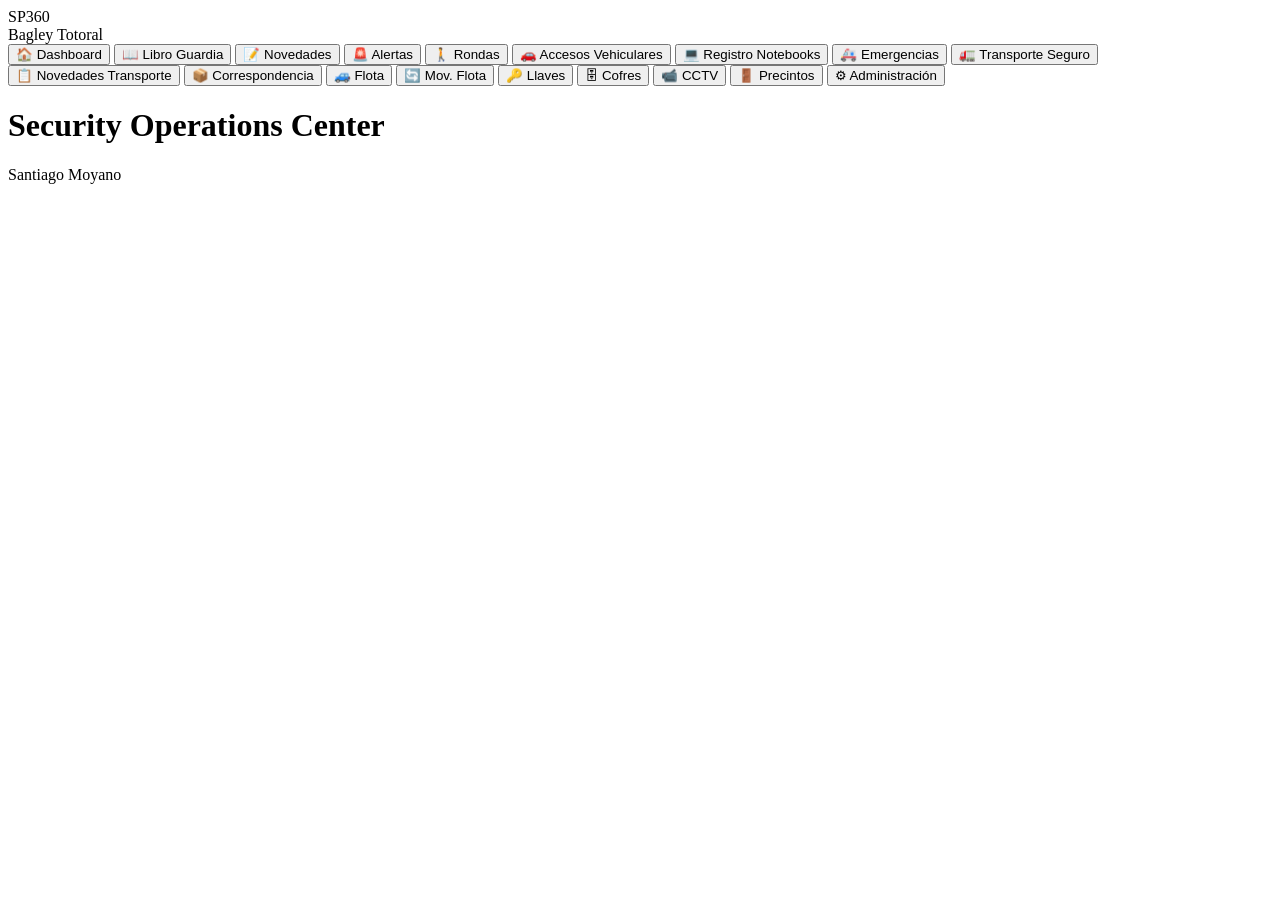
==== index.html @ 44784e96 "Create index.html" ====
<!DOCTYPE html>
<html lang="es">

<head>

    <meta charset="UTF-8">

    <meta name="viewport"
          content="width=device-width, initial-scale=1.0">

    <title>SP360 Security Operations Center</title>

    <link rel="stylesheet"
          href="assets/css/style.css">

</head>

<body>

<div class="app">

    <aside class="sidebar">

        <div class="logo">
            SP360
        </div>

        <div class="site-name">
            Bagley Totoral
        </div>

        <nav>

            <button onclick="loadModule('dashboard')">
                🏠 Dashboard
            </button>

            <button onclick="loadModule('guardia')">
                📖 Libro Guardia
            </button>

            <button onclick="loadModule('novedades')">
                📝 Novedades
            </button>

            <button onclick="loadModule('alertas')">
                🚨 Alertas
            </button>

            <button onclick="loadModule('rondas')">
                🚶 Rondas
            </button>

            <button onclick="loadModule('accesos')">
                🚗 Accesos Vehiculares
            </button>

            <button onclick="loadModule('notebooks')">
                💻 Registro Notebooks
            </button>

            <button onclick="loadModule('emergencias')">
                🚑 Emergencias
            </button>

            <button onclick="loadModule('transporte')">
                🚛 Transporte Seguro
            </button>

            <button onclick="loadModule('novedadesTransporte')">
                📋 Novedades Transporte
            </button>

            <button onclick="loadModule('correspondencia')">
                📦 Correspondencia
            </button>

            <button onclick="loadModule('flota')">
                🚙 Flota
            </button>

            <button onclick="loadModule('movimientosFlota')">
                🔄 Mov. Flota
            </button>

            <button onclick="loadModule('llaves')">
                🔑 Llaves
            </button>

            <button onclick="loadModule('cofres')">
                🗄 Cofres
            </button>

            <button onclick="loadModule('cctv')">
                📹 CCTV
            </button>

            <button onclick="loadModule('precintos')">
                🚪 Precintos
            </button>

            <button onclick="loadModule('administracion')">
                ⚙ Administración
            </button>

        </nav>

    </aside>

    <main>

        <header>

            <h1>
                Security Operations Center
            </h1>

            <div class="user">
                Santiago Moyano
            </div>

        </header>

        <div id="content"></div>

    </main>

</div>

<script src="assets/js/app.js"></script>

</body>

</html>
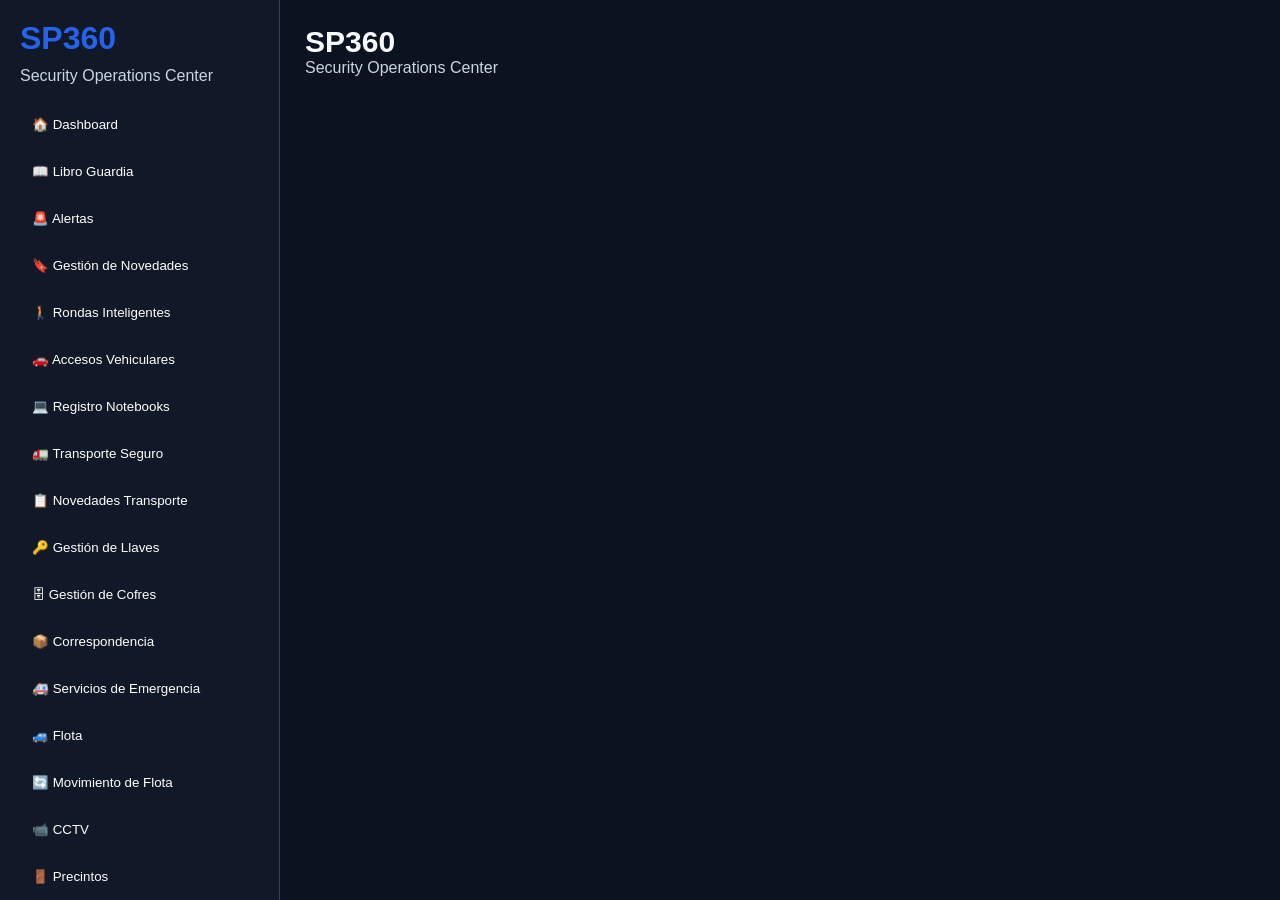
==== commit a9b53dc2: "Update navigation buttons and header content" ====
--- a/index.html
+++ b/index.html
@@ -26,30 +26,38 @@
         </div>
 
         <div class="site-name">
-            Bagley Totoral
+            Security Operations Center
         </div>
 
         <nav>
+
+            <!-- DASHBOARD -->
 
             <button onclick="loadModule('dashboard')">
                 🏠 Dashboard
             </button>
 
+            <!-- OPERACIÓN -->
+
             <button onclick="loadModule('guardia')">
                 📖 Libro Guardia
-            </button>
-
-            <button onclick="loadModule('novedades')">
-                📝 Novedades
             </button>
 
             <button onclick="loadModule('alertas')">
                 🚨 Alertas
             </button>
 
+            <button onclick="loadModule('novedades')">
+                🔖 Gestión de Novedades
+            </button>
+
+            <!-- RONDAS -->
+
             <button onclick="loadModule('rondas')">
-                🚶 Rondas
+                🚶 Rondas Inteligentes
             </button>
+
+            <!-- ACCESOS -->
 
             <button onclick="loadModule('accesos')">
                 🚗 Accesos Vehiculares
@@ -59,9 +67,7 @@
                 💻 Registro Notebooks
             </button>
 
-            <button onclick="loadModule('emergencias')">
-                🚑 Emergencias
-            </button>
+            <!-- TRANSPORTE -->
 
             <button onclick="loadModule('transporte')">
                 🚛 Transporte Seguro
@@ -71,32 +77,60 @@
                 📋 Novedades Transporte
             </button>
 
+            <!-- LLAVES -->
+
+            <button onclick="loadModule('llaves')">
+                🔑 Gestión de Llaves
+            </button>
+
+            <!-- COFRES -->
+
+            <button onclick="loadModule('cofres')">
+                🗄 Gestión de Cofres
+            </button>
+
+            <!-- CORRESPONDENCIA -->
+
             <button onclick="loadModule('correspondencia')">
                 📦 Correspondencia
             </button>
+
+            <!-- EMERGENCIAS -->
+
+            <button onclick="loadModule('emergencias')">
+                🚑 Servicios de Emergencia
+            </button>
+
+            <!-- FLOTA -->
 
             <button onclick="loadModule('flota')">
                 🚙 Flota
             </button>
 
             <button onclick="loadModule('movimientosFlota')">
-                🔄 Mov. Flota
+                🔄 Movimiento de Flota
             </button>
 
-            <button onclick="loadModule('llaves')">
-                🔑 Llaves
-            </button>
-
-            <button onclick="loadModule('cofres')">
-                🗄 Cofres
-            </button>
+            <!-- CCTV -->
 
             <button onclick="loadModule('cctv')">
                 📹 CCTV
             </button>
 
+            <!-- PRECINTOS -->
+
             <button onclick="loadModule('precintos')">
                 🚪 Precintos
+            </button>
+
+            <!-- ADMINISTRACIÓN -->
+
+            <button onclick="loadModule('usuarios')">
+                👥 Usuarios y Roles
+            </button>
+
+            <button onclick="loadModule('sitios')">
+                🏢 Sitios
             </button>
 
             <button onclick="loadModule('administracion')">
@@ -111,12 +145,16 @@
 
         <header>
 
-            <h1>
-                Security Operations Center
-            </h1>
+            <div>
 
-            <div class="user">
-                Santiago Moyano
+                <h1>
+                    SP360
+                </h1>
+
+                <div class="user">
+                    Security Operations Center
+                </div>
+
             </div>
 
         </header>
--- a/assets/css/style.css
+++ b/assets/css/style.css
@@ -0,0 +1,342 @@
+/* ==========================
+   SP360 - SECURITY OPERATIONS CENTER
+========================== */
+
+:root{
+
+    --bg:#0B1220;
+    --panel:#111827;
+    --card:#1F2937;
+
+    --blue:#2563EB;
+    --green:#10B981;
+    --yellow:#FBBF24;
+    --red:#EF4444;
+    --orange:#F97316;
+
+    --text:#F8FAFC;
+    --text-secondary:#CBD5E1;
+}
+
+/* ==========================
+   RESET
+========================== */
+
+*{
+    margin:0;
+    padding:0;
+    box-sizing:border-box;
+}
+
+body{
+    background:var(--bg);
+    color:var(--text);
+    font-family:Segoe UI, Arial, sans-serif;
+}
+
+/* ==========================
+   LAYOUT
+========================== */
+
+.app{
+    display:flex;
+    min-height:100vh;
+}
+
+/* ==========================
+   SIDEBAR
+========================== */
+
+.sidebar{
+    width:280px;
+    min-width:280px;
+    background:var(--panel);
+    height:100vh;
+    padding:20px;
+    position:fixed;
+    left:0;
+    top:0;
+    overflow-y:auto;
+    border-right:1px solid #334155;
+}
+
+.logo{
+    font-size:32px;
+    font-weight:bold;
+    color:var(--blue);
+    margin-bottom:10px;
+}
+
+.site-name{
+    color:var(--text-secondary);
+    margin-bottom:20px;
+}
+
+.sidebar nav{
+    display:flex;
+    flex-direction:column;
+    gap:8px;
+}
+
+.sidebar button{
+
+    width:100%;
+
+    padding:12px;
+
+    border:none;
+
+    border-radius:8px;
+
+    background:transparent;
+
+    color:white;
+
+    text-align:left;
+
+    cursor:pointer;
+
+    transition:.2s;
+
+}
+
+.sidebar button:hover{
+    background:var(--card);
+}
+
+.sidebar button:active{
+    background:var(--blue);
+}
+
+/* ==========================
+   CONTENIDO
+========================== */
+
+main{
+    flex:1;
+    margin-left:280px;
+    padding:25px;
+    min-height:100vh;
+    overflow-y:auto;
+}
+
+header{
+    display:flex;
+    justify-content:space-between;
+    align-items:center;
+    margin-bottom:30px;
+}
+
+header h1{
+    font-size:30px;
+}
+
+.user{
+    color:var(--text-secondary);
+}
+
+#content{
+    width:100%;
+}
+
+/* ==========================
+   CARDS
+========================== */
+
+.card{
+
+    background:var(--card);
+
+    border-radius:12px;
+
+    padding:20px;
+
+    margin-top:20px;
+
+    color:white;
+
+    box-shadow:
+      0 2px 8px rgba(0,0,0,.25);
+
+}
+
+/* ==========================
+   DASHBOARD
+========================== */
+
+.stats{
+
+    display:grid;
+
+    grid-template-columns:
+        repeat(auto-fit,minmax(220px,1fr));
+
+    gap:20px;
+
+}
+
+.stat{
+
+    background:var(--card);
+
+    padding:20px;
+
+    border-left:4px solid var(--blue);
+
+    border-radius:12px;
+
+}
+
+.stat-title{
+
+    color:var(--text-secondary);
+
+    font-size:14px;
+
+}
+
+.stat-value{
+
+    margin-top:10px;
+
+    font-size:36px;
+
+    font-weight:bold;
+
+}
+
+/* ==========================
+   FORMULARIOS
+========================== */
+
+input,
+select,
+textarea{
+
+    width:100%;
+
+    padding:10px;
+
+    margin-top:5px;
+
+    margin-bottom:15px;
+
+    border:none;
+
+    border-radius:8px;
+
+    background:#374151;
+
+    color:white;
+
+}
+
+input:focus,
+select:focus,
+textarea:focus{
+
+    outline:2px solid
+             var(--blue);
+
+}
+
+/* ==========================
+   BOTONES
+========================== */
+
+.btn{
+
+    padding:10px 15px;
+
+    border:none;
+
+    border-radius:8px;
+
+    cursor:pointer;
+
+}
+
+.btn-primary{
+
+    background:var(--blue);
+
+    color:white;
+
+}
+
+.btn-success{
+
+    background:var(--green);
+
+    color:white;
+
+}
+
+.btn-danger{
+
+    background:var(--red);
+
+    color:white;
+
+}
+
+/* ==========================
+   TABLAS
+========================== */
+
+table{
+
+    width:100%;
+
+    border-collapse:collapse;
+
+    margin-top:20px;
+
+}
+
+th{
+
+    background:#111827;
+
+    text-align:left;
+
+    padding:12px;
+
+}
+
+td{
+
+    padding:12px;
+
+    border-bottom:
+        1px solid #334155;
+
+}
+
+/* ==========================
+   RESPONSIVE
+========================== */
+
+@media(max-width:768px){
+
+    .sidebar{
+
+        width:100%;
+
+        min-width:100%;
+
+        height:auto;
+
+        position:relative;
+
+    }
+
+    main{
+
+        margin-left:0;
+
+        width:100%;
+
+    }
+
+}
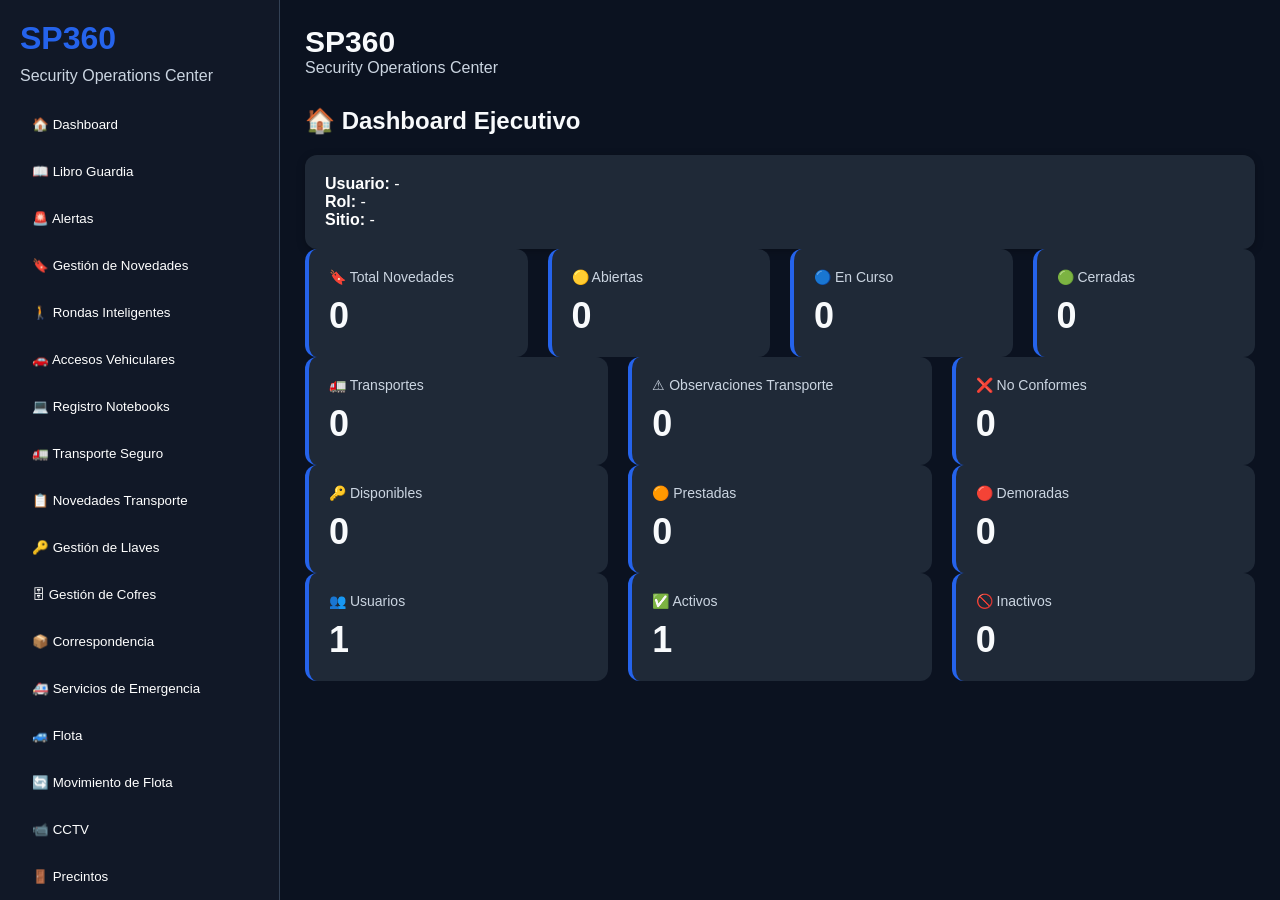
==== commit 7b07ec23: "Update index.html" ====
--- a/index.html
+++ b/index.html
@@ -167,6 +167,28 @@
 
 <script src="assets/js/app.js"></script>
 
+<script src="assets/js/seguridad.js"></script>
+<script src="assets/js/sitios.js"></script>
+<script src="assets/js/usuarios.js"></script>
+<script src="assets/js/novedades.js"></script>
+<script src="assets/js/reportes.js"></script>
+
+<script src="assets/js/dashboard.js"></script>
+
+<script src="assets/js/transporte.js"></script>
+<script src="assets/js/llaves.js"></script>
+<script src="assets/js/emergencias.js"></script>
+<script src="assets/js/cofres.js"></script>
+<script src="assets/js/correspondencia.js"></script>
+<script src="assets/js/accesos.js"></script>
+<script src="assets/js/notebooks.js"></script>
+<script src="assets/js/flota.js"></script>
+<script src="assets/js/movimientosFlota.js"></script>
+<script src="assets/js/cctv.js"></script>
+<script src="assets/js/precintos.js"></script>
+
+<script src="assets/js/app.js"></script>
+    
 </body>
 
 </html>
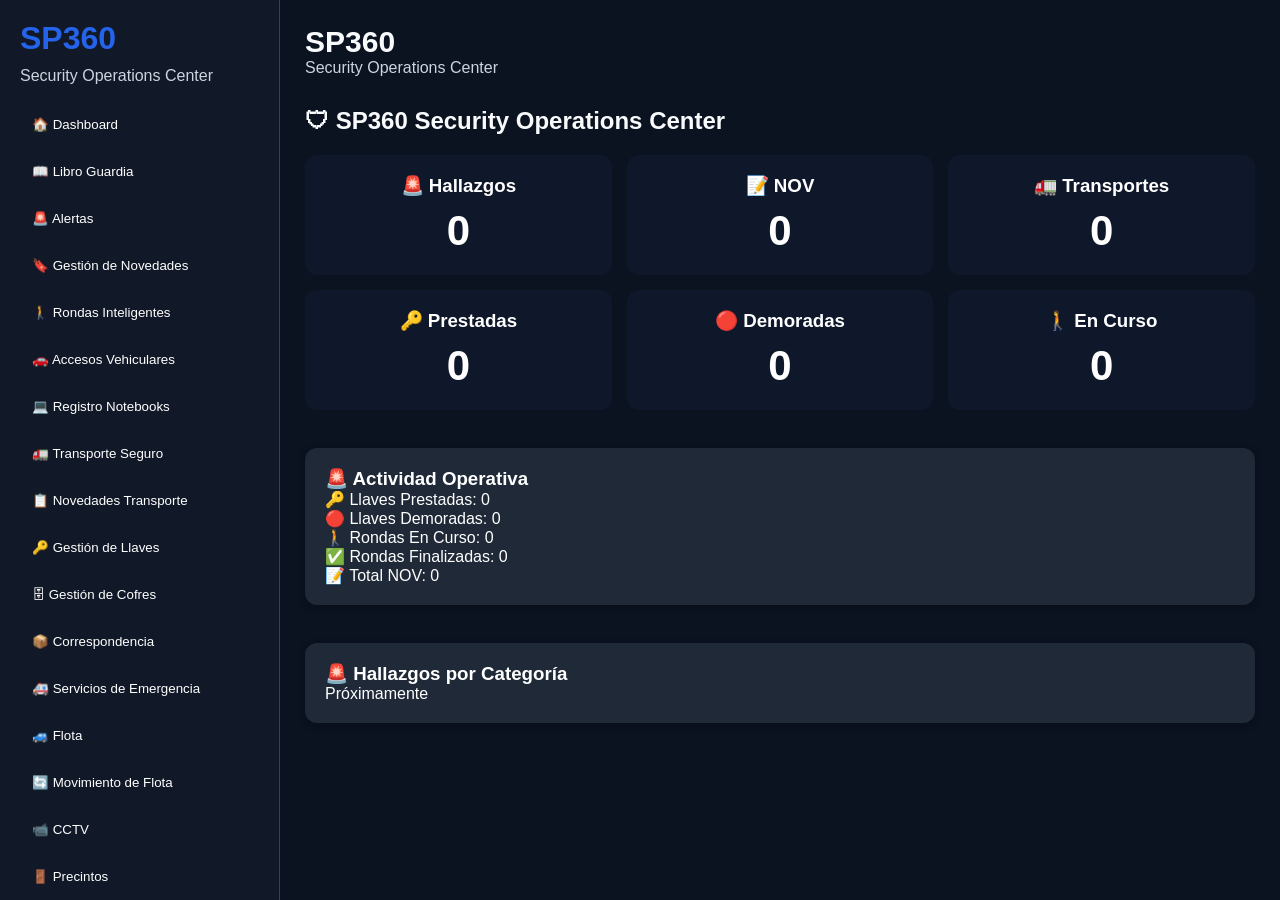
==== commit 41565249: "Update index.html" ====
--- a/index.html
+++ b/index.html
@@ -9,6 +9,8 @@
           content="width=device-width, initial-scale=1.0">
 
     <title>SP360 Security Operations Center</title>
+
+    <link rel="icon" href="#">
 
     <link rel="stylesheet"
           href="assets/css/style.css">
@@ -165,17 +167,22 @@
 
 </div>
 
-<script src="assets/js/app.js"></script>
-
 <script src="assets/js/seguridad.js"></script>
+
 <script src="assets/js/sitios.js"></script>
+
 <script src="assets/js/usuarios.js"></script>
+
+<script src="assets/js/libroGuardia.js"></script>
+
 <script src="assets/js/novedades.js"></script>
+
 <script src="assets/js/reportes.js"></script>
 
 <script src="assets/js/dashboard.js"></script>
 
 <script src="assets/js/transporte.js"></script>
+<script src="assets/js/inventarioLlaves.js"></script>
 <script src="assets/js/llaves.js"></script>
 <script src="assets/js/emergencias.js"></script>
 <script src="assets/js/cofres.js"></script>
@@ -186,8 +193,10 @@
 <script src="assets/js/movimientosFlota.js"></script>
 <script src="assets/js/cctv.js"></script>
 <script src="assets/js/precintos.js"></script>
-
+<script src="assets/js/rondas.js"></script>
+    
 <script src="assets/js/app.js"></script>
+
     
 </body>
 
--- a/assets/css/style.css
+++ b/assets/css/style.css
@@ -340,3 +340,297 @@
     }
 
 }
+
+.form-grid{
+
+    display:grid;
+
+    grid-template-columns:
+    repeat(2,1fr);
+
+    gap:12px;
+
+}
+
+.form-grid input,
+.form-grid textarea{
+
+    width:100%;
+
+}
+
+.check-item{
+
+    margin-bottom:12px;
+
+}
+
+.check-item textarea{
+
+    width:100%;
+
+    min-height:60px;
+
+}
+
+/* ==========================
+   LLAVES
+========================== */
+
+.llaves-grid{
+
+    display:grid;
+
+    grid-template-columns:
+    repeat(4, 1fr);
+
+    gap:12px;
+
+    margin-top:20px;
+
+}
+
+@media(max-width:1200px){
+
+    .llaves-grid{
+
+        grid-template-columns:
+        repeat(3,1fr);
+
+    }
+
+}
+
+@media(max-width:900px){
+
+    .llaves-grid{
+
+        grid-template-columns:
+        repeat(2,1fr);
+
+    }
+
+}
+
+@media(max-width:600px){
+
+    .llaves-grid{
+
+        grid-template-columns:
+        1fr;
+
+    }
+
+}
+
+.llave-card{
+
+    padding:10px;
+
+    min-height:110px;
+
+    border-radius:10px;
+
+    color:white;
+
+    cursor:pointer;
+
+    transition:.2s;
+
+}
+
+    border-r*dius:12px;
+
+    color:white;
+
+    *ox-shadow:
+    0 2px 8px rgba(
+   *    0,0,0,.25
+    );
+
+}
+
+@media*max-width:768px){
+
+    .llaves*grid{
+
+        grid-template-colum*s:
+        1*r;
+
+    }
+
+}
+
+/* ==========================
+   RONDAS
+========================== */
+
+.rondas-menu{
+
+    display:flex;
+
+    gap:10px;
+
+    flex-wrap:wrap;
+
+}
+
+/* ==========================
+   RONDAS INTELIGENTES
+========================== */
+
+.rondas-grid{
+
+    display:grid;
+
+    grid-template-columns:
+    repeat(4,1fr);
+
+    gap:12px;
+
+    margin-top:20px;
+
+}
+
+.ronda-card{
+
+    min-height:120px;
+
+    padding:12px;
+
+    border-radius:10px;
+
+    color:white;
+
+    cursor:pointer;
+
+    box-shadow:
+        0 2px 8px rgba(
+            0,0,0,.25
+        );
+
+    transition:.2s;
+
+    display:flex;
+
+    flex-direction:column;
+
+    justify-content:center;
+
+    text-align:center;
+
+}
+
+@media(max-width:1400px){
+
+    .rondas-grid{
+
+        grid-template-columns:
+        repeat(3,1fr);
+
+    }
+
+}
+
+@media(max-width:1000px){
+
+    .rondas-grid{
+
+        grid-template-columns:
+        repeat(2,1fr);
+
+    }
+
+}
+
+@media(max-width:600px){
+
+    .rondas-grid{
+
+        grid-template-columns:
+        1fr;
+
+    }
+
+}
+
+/* ==========================
+   CIRCUITOS
+========================== */
+
+.circuitos-grid{
+
+    display*grid;
+
+    grid-template-columns:
+*   repeat(4,1fr);
+
+    gap:12px;
+
+*   margin-top:20px;
+
+}
+
+.circuito-*ard{
+
+    min-height:120px;
+
+    p*dding:12px;
+
+    border-radius:10p*;
+
+    background:#2563EB;
+
+    co*or:white;
+
+    cursor:pointer;
+
+  * text-align:center;
+
+    box-shado*:
+        0 2px 8px rgba(
+        *   0,0,0,.25
+        );
+
+}
+
+/* ==========================
+   SOC
+========================== */
+
+.soc-grid{
+
+    display:grid;
+
+    grid-template-columns:
+    repeat(3,1fr);
+
+    gap:15px;
+
+    margin-top:20px;
+
+}
+
+.soc-card{
+
+    background:#0f172a;
+
+    color:white;
+
+    padding:20px;
+
+    border-radius:12px;
+
+    text-align:center;
+
+}
+
+.soc-number{
+
+    font-size:42px;
+
+    font-weight:bold;
+
+    margin-top:10px;
+
+}
